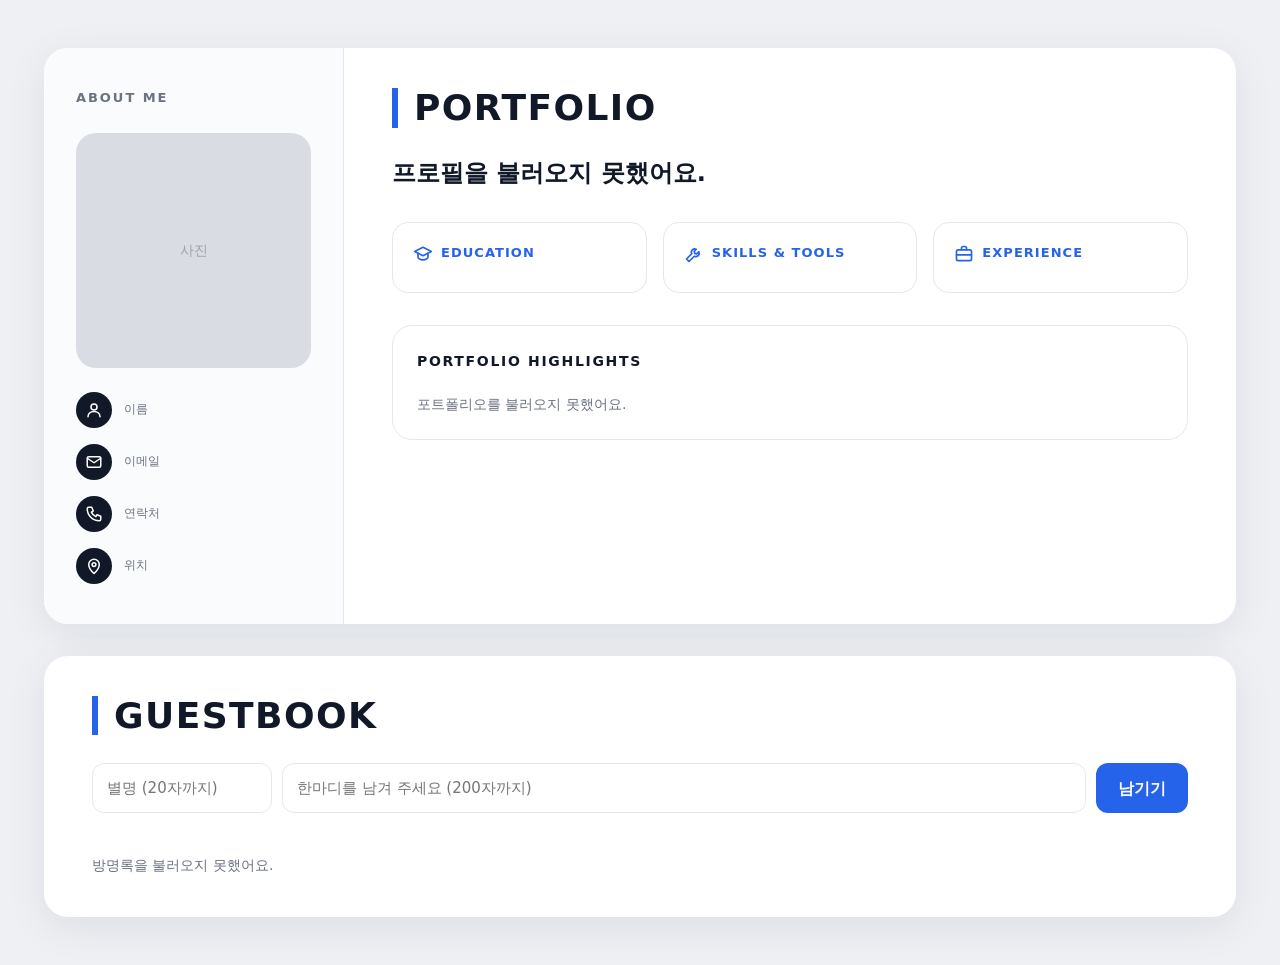
==== index.html @ 01b6c1cd "방문자 화면(index.html, style.css, script.js) 만들기 Co-Authored-By: Claude Opus 5.5 <noreply@anthropic.com>" ====
<!DOCTYPE html>
<html lang="ko">
<head>
  <meta charset="UTF-8">
  <meta name="viewport" content="width=device-width, initial-scale=1.0">
  <title>포트폴리오</title>
  <link rel="stylesheet" href="style.css">
</head>
<body>
  <main class="page">

    <!-- 흰 큰 카드: 왼쪽 ABOUT ME + 오른쪽 PORTFOLIO -->
    <div class="sheet">

      <!-- 왼쪽: ABOUT ME -->
      <aside class="about">
        <p class="about-label">ABOUT ME</p>

        <div class="photo" id="photo">
          <span class="photo-empty">사진</span>
        </div>

        <h2 class="name" id="name"></h2>
        <p class="job-title" id="job-title"></p>
        <p class="badge" id="career-badge"></p>

        <ul class="info">
          <li>
            <span class="info-icon">
              <svg viewBox="0 0 24 24" aria-hidden="true"><circle cx="12" cy="8" r="4"/><path d="M4 21c0-4.4 3.6-7 8-7s8 2.6 8 7"/></svg>
            </span>
            <span class="info-text"><small>이름</small><span id="info-name"></span></span>
          </li>
          <li>
            <span class="info-icon">
              <svg viewBox="0 0 24 24" aria-hidden="true"><rect x="3" y="5" width="18" height="14" rx="2"/><path d="M3 7l9 6 9-6"/></svg>
            </span>
            <span class="info-text"><small>이메일</small><span id="info-email"></span></span>
          </li>
          <li>
            <span class="info-icon">
              <svg viewBox="0 0 24 24" aria-hidden="true"><path d="M5 3h4l2 5-2.5 1.5a11 11 0 0 0 6 6L16 13l5 2v4a2 2 0 0 1-2 2A16 16 0 0 1 3 5a2 2 0 0 1 2-2z"/></svg>
            </span>
            <span class="info-text"><small>연락처</small><span id="info-phone"></span></span>
          </li>
          <li>
            <span class="info-icon">
              <svg viewBox="0 0 24 24" aria-hidden="true"><path d="M12 22s7-6.2 7-12a7 7 0 0 0-14 0c0 5.8 7 12 7 12z"/><circle cx="12" cy="10" r="2.5"/></svg>
            </span>
            <span class="info-text"><small>위치</small><span id="info-location"></span></span>
          </li>
        </ul>
      </aside>

      <!-- 오른쪽: PORTFOLIO -->
      <section class="content">
        <h1 class="big-title">PORTFOLIO</h1>

        <h2 class="headline" id="headline"></h2>
        <p class="intro" id="intro"></p>

        <div class="facts">
          <div class="fact">
            <p class="fact-title">
              <svg viewBox="0 0 24 24" aria-hidden="true"><path d="M2 9l10-5 10 5-10 5z"/><path d="M6 11v5c0 1.5 2.7 3 6 3s6-1.5 6-3v-5"/></svg>
              EDUCATION
            </p>
            <p class="fact-text" id="education"></p>
          </div>
          <div class="fact">
            <p class="fact-title">
              <svg viewBox="0 0 24 24" aria-hidden="true"><path d="M14.7 6.3a4 4 0 0 0-5.4 5.4L3 18l3 3 6.3-6.3a4 4 0 0 0 5.4-5.4l-2.5 2.5-2.4-.6-.6-2.4z"/></svg>
              SKILLS &amp; TOOLS
            </p>
            <p class="fact-text" id="skills"></p>
          </div>
          <div class="fact">
            <p class="fact-title">
              <svg viewBox="0 0 24 24" aria-hidden="true"><rect x="3" y="7" width="18" height="13" rx="2"/><path d="M9 7V5a2 2 0 0 1 2-2h2a2 2 0 0 1 2 2v2"/><path d="M3 13h18"/></svg>
              EXPERIENCE
            </p>
            <p class="fact-text" id="experience"></p>
          </div>
        </div>

        <div class="highlights">
          <p class="highlights-title">PORTFOLIO HIGHLIGHTS</p>
          <div class="cards" id="cards">
            <p class="notice">불러오는 중…</p>
          </div>
        </div>

        <p class="quote" id="quote"></p>
      </section>
    </div>

    <!-- 흰 카드 아래: 방명록 -->
    <section class="sheet guestbook">
      <h2 class="big-title">GUESTBOOK</h2>

      <div class="gb-form">
        <input type="text" id="gb-nickname" placeholder="별명 (20자까지)" maxlength="20">
        <input type="text" id="gb-message" placeholder="한마디를 남겨 주세요 (200자까지)" maxlength="200">
        <button type="button" id="gb-submit">남기기</button>
      </div>
      <p class="gb-status" id="gb-status"></p>

      <ul class="gb-list" id="gb-list">
        <li class="notice">불러오는 중…</li>
      </ul>
    </section>

  </main>

  <script src="script.js"></script>
</body>
</html>
---- style.css ----
/* ===== 색과 기본값 ===== */
:root {
  --bg: #eef0f4;          /* 연회색 바탕 */
  --white: #ffffff;
  --blue: #2563eb;        /* 파란 강조색 */
  --blue-soft: #e8efff;
  --text: #111827;        /* 진한 글자 */
  --gray: #6b7280;        /* 회색 글자 */
  --line: #e5e7eb;        /* 연한 테두리 */
  --chip: #f3f4f6;        /* 회색 태그 바탕 */
}

* {
  box-sizing: border-box;
}

body {
  margin: 0;
  background: var(--bg);
  color: var(--text);
  font-family: "Pretendard", "Apple SD Gothic Neo", "Malgun Gothic", system-ui, sans-serif;
  line-height: 1.6;
}

.page {
  max-width: 1240px;
  margin: 0 auto;
  padding: 48px 24px;
}

/* ===== 흰 큰 카드 ===== */
.sheet {
  background: var(--white);
  border-radius: 24px;
  box-shadow: 0 10px 40px rgba(17, 24, 39, 0.08);
  display: grid;
  grid-template-columns: 300px 1fr;
  overflow: hidden;
}

/* ===== 왼쪽 ABOUT ME ===== */
.about {
  padding: 40px 32px;
  border-right: 1px solid var(--line);
  background: #fafbfc;
}

.about-label {
  margin: 0 0 24px;
  font-size: 13px;
  font-weight: 800;
  letter-spacing: 0.15em;
  color: var(--gray);
}

.photo {
  width: 100%;
  aspect-ratio: 1 / 1;
  border-radius: 20px;
  background: #d9dde3;   /* 사진이 없을 때 회색 자리 */
  overflow: hidden;
  display: flex;
  align-items: center;
  justify-content: center;
}

.photo img {
  width: 100%;
  height: 100%;
  object-fit: cover;
}

.photo-empty {
  color: #9ca3af;
  font-size: 14px;
}

.name {
  margin: 24px 0 4px;
  font-size: 28px;
  font-weight: 800;
}

.job-title {
  margin: 0 0 14px;
  color: var(--blue);
  font-weight: 700;
}

.badge {
  display: inline-block;
  margin: 0 0 28px;
  padding: 4px 14px;
  border: 1.5px solid var(--blue);
  border-radius: 999px;
  color: var(--blue);
  font-size: 13px;
  font-weight: 700;
}

.badge:empty {
  display: none;
}

.info {
  list-style: none;
  margin: 0;
  padding: 0;
  display: grid;
  gap: 16px;
}

.info li {
  display: flex;
  align-items: center;
  gap: 12px;
}

.info-icon {
  flex: none;
  width: 36px;
  height: 36px;
  border-radius: 50%;
  background: var(--text);   /* 동그란 검정 아이콘 */
  display: flex;
  align-items: center;
  justify-content: center;
}

.info-icon svg {
  width: 18px;
  height: 18px;
  fill: none;
  stroke: var(--white);
  stroke-width: 2;
  stroke-linecap: round;
  stroke-linejoin: round;
}

.info-text {
  display: flex;
  flex-direction: column;
  min-width: 0;
  font-size: 14px;
  font-weight: 600;
  word-break: break-all;
}

.info-text small {
  color: var(--gray);
  font-size: 12px;
  font-weight: 500;
}

/* ===== 오른쪽 PORTFOLIO ===== */
.content {
  padding: 40px 48px;
  min-width: 0;
}

.big-title {
  margin: 0 0 28px;
  padding-left: 16px;
  border-left: 6px solid var(--blue);   /* 파란 세로 막대 */
  font-size: 36px;
  font-weight: 900;
  letter-spacing: 0.04em;
  line-height: 1.1;
}

.headline {
  margin: 0 0 14px;
  font-size: 24px;
  font-weight: 800;
  line-height: 1.45;
}

.headline .hl-name {
  /* 이름 아래 파란 밑줄 */
  background: linear-gradient(transparent 70%, rgba(37, 99, 235, 0.25) 70%);
  border-bottom: 3px solid var(--blue);
}

.intro {
  margin: 0 0 32px;
  color: var(--gray);
  font-size: 16px;
}

/* 세 칸: EDUCATION · SKILLS & TOOLS · EXPERIENCE */
.facts {
  display: grid;
  grid-template-columns: repeat(3, 1fr);
  gap: 16px;
  margin-bottom: 32px;
}

.fact {
  padding: 20px;
  border: 1px solid var(--line);
  border-radius: 16px;
}

.fact-title {
  display: flex;
  align-items: center;
  gap: 8px;
  margin: 0 0 8px;
  font-size: 13px;
  font-weight: 800;
  letter-spacing: 0.08em;
  color: var(--blue);
}

.fact-title svg {
  width: 20px;
  height: 20px;
  fill: none;
  stroke: var(--blue);
  stroke-width: 2;
  stroke-linecap: round;
  stroke-linejoin: round;
}

.fact-text {
  margin: 0;
  font-size: 14px;
  white-space: pre-line;   /* 줄바꿈을 그대로 보여 준다 */
}

/* PORTFOLIO HIGHLIGHTS 상자 */
.highlights {
  border: 1px solid var(--line);
  border-radius: 20px;
  padding: 24px;
  margin-bottom: 32px;
}

.highlights-title {
  margin: 0 0 20px;
  font-size: 14px;
  font-weight: 800;
  letter-spacing: 0.12em;
}

.cards {
  display: grid;
  grid-template-columns: repeat(4, 1fr);
  gap: 16px;
}

/* ===== 포트폴리오 카드 ===== */
.card {
  display: flex;
  flex-direction: column;
  border: 1px solid var(--line);
  border-radius: 14px;
  background: var(--white);
  overflow: hidden;
  transition: transform 0.15s, box-shadow 0.15s;
}

.card:hover {
  transform: translateY(-3px);
  box-shadow: 0 8px 20px rgba(17, 24, 39, 0.08);
}

.card-open {
  display: flex;
  flex-direction: column;
  justify-content: flex-start;
  flex: 1;
  width: 100%;
  padding: 0;
  border: none;
  background: none;
  text-align: left;
  font: inherit;
  color: inherit;
  cursor: pointer;
}

.card-open:disabled {
  cursor: default;
}

/* 브라우저 창 모양 썸네일 */
.browser {
  display: block;
  margin: 12px 12px 0;
  border: 1px solid var(--line);
  border-radius: 10px;
  overflow: hidden;
}

.browser-bar {
  display: flex;
  gap: 5px;
  padding: 7px 10px;
  background: var(--chip);
  border-bottom: 1px solid var(--line);
}

.browser-bar i {
  width: 7px;
  height: 7px;
  border-radius: 50%;
  background: #cbd5e1;
}

.browser-view {
  display: block;
  aspect-ratio: 16 / 10;
  background: #d9dde3;   /* 이미지가 없을 때 회색 자리 */
}

.browser-view img {
  display: block;
  width: 100%;
  height: 100%;
  object-fit: cover;
}

.card-body {
  display: block;
  padding: 14px 14px 4px;
}

.card-meta {
  display: block;
  color: var(--blue);
  font-size: 12px;
  font-weight: 700;
}

.card-title {
  display: block;
  margin: 4px 0 6px;
  font-size: 15px;
  font-weight: 800;
  line-height: 1.4;
}

.card-desc {
  /* 설명은 두 줄까지만 */
  display: -webkit-box;
  -webkit-line-clamp: 2;
  -webkit-box-orient: vertical;
  overflow: hidden;
  color: var(--gray);
  font-size: 13px;
}

.tags {
  display: flex;
  flex-wrap: wrap;
  gap: 6px;
  margin-top: 10px;
}

.tag {
  padding: 2px 8px;
  border-radius: 6px;
  background: var(--chip);
  color: var(--gray);
  font-size: 11px;
  font-weight: 600;
}

.card-foot {
  padding: 6px 14px 12px;
}

.like {
  display: inline-flex;
  align-items: center;
  gap: 6px;
  padding: 4px 10px;
  border: 1px solid var(--line);
  border-radius: 999px;
  background: var(--white);
  color: var(--gray);
  font: inherit;
  font-size: 13px;
  font-weight: 700;
  cursor: pointer;
}

.like svg {
  width: 16px;
  height: 16px;
  fill: none;
  stroke: currentColor;
  stroke-width: 2;
}

.like.liked {
  border-color: #fecdd3;
  background: #fff1f2;
  color: #e11d48;
}

.like.liked svg {
  fill: currentColor;
}

/* 맨 아래 기울어진 인용 */
.quote {
  margin: 0;
  padding: 0 8px;
  text-align: center;
  font-style: italic;
  font-size: 17px;
  color: var(--gray);
}

.quote:empty {
  display: none;
}

/* ===== 방명록 ===== */
.guestbook {
  display: block;
  margin-top: 32px;
  padding: 40px 48px;
}

.gb-form {
  display: flex;
  gap: 10px;
}

.gb-form input {
  padding: 12px 14px;
  border: 1px solid var(--line);
  border-radius: 12px;
  font: inherit;
  font-size: 15px;
}

#gb-nickname {
  width: 180px;
}

#gb-message {
  flex: 1;
  min-width: 0;
}

.gb-form input:focus {
  outline: 2px solid var(--blue);
  border-color: transparent;
}

.gb-form button {
  padding: 0 22px;
  border: none;
  border-radius: 12px;
  background: var(--blue);
  color: var(--white);
  font: inherit;
  font-weight: 700;
  cursor: pointer;
}

.gb-form button:disabled {
  opacity: 0.6;
  cursor: default;
}

.gb-status {
  min-height: 1.6em;
  margin: 8px 0 12px;
  color: #dc2626;
  font-size: 13px;
}

.gb-list {
  list-style: none;
  margin: 0;
  padding: 0;
  display: grid;
  gap: 10px;
}

.gb-item {
  padding: 14px 18px;
  border: 1px solid var(--line);
  border-radius: 14px;
}

.gb-head {
  display: flex;
  gap: 10px;
  align-items: baseline;
}

.gb-nick {
  font-weight: 800;
}

.gb-date {
  color: var(--gray);
  font-size: 12px;
}

.gb-msg {
  margin: 4px 0 0;
  word-break: break-word;
}

.notice {
  margin: 0;
  color: var(--gray);
  font-size: 14px;
  grid-column: 1 / -1;
}

/* ===== 화면 폭에 맞추기 ===== */
@media (max-width: 1100px) {
  .cards {
    grid-template-columns: repeat(2, 1fr);
  }
}

/* 휴대폰: 모두 한 줄로 쌓는다 */
@media (max-width: 760px) {
  .page {
    padding: 16px;
  }

  .sheet {
    grid-template-columns: 1fr;
    border-radius: 20px;
  }

  .about {
    border-right: none;
    border-bottom: 1px solid var(--line);
    padding: 28px 20px;
  }

  .photo {
    width: 160px;
  }

  .content,
  .guestbook {
    padding: 28px 20px;
  }

  .big-title {
    font-size: 28px;
  }

  .headline {
    font-size: 20px;
  }

  .facts,
  .cards {
    grid-template-columns: 1fr;
  }

  .highlights {
    padding: 16px;
  }

  .gb-form {
    flex-direction: column;
  }

  #gb-nickname {
    width: 100%;
  }

  .gb-form button {
    padding: 12px;
  }
}
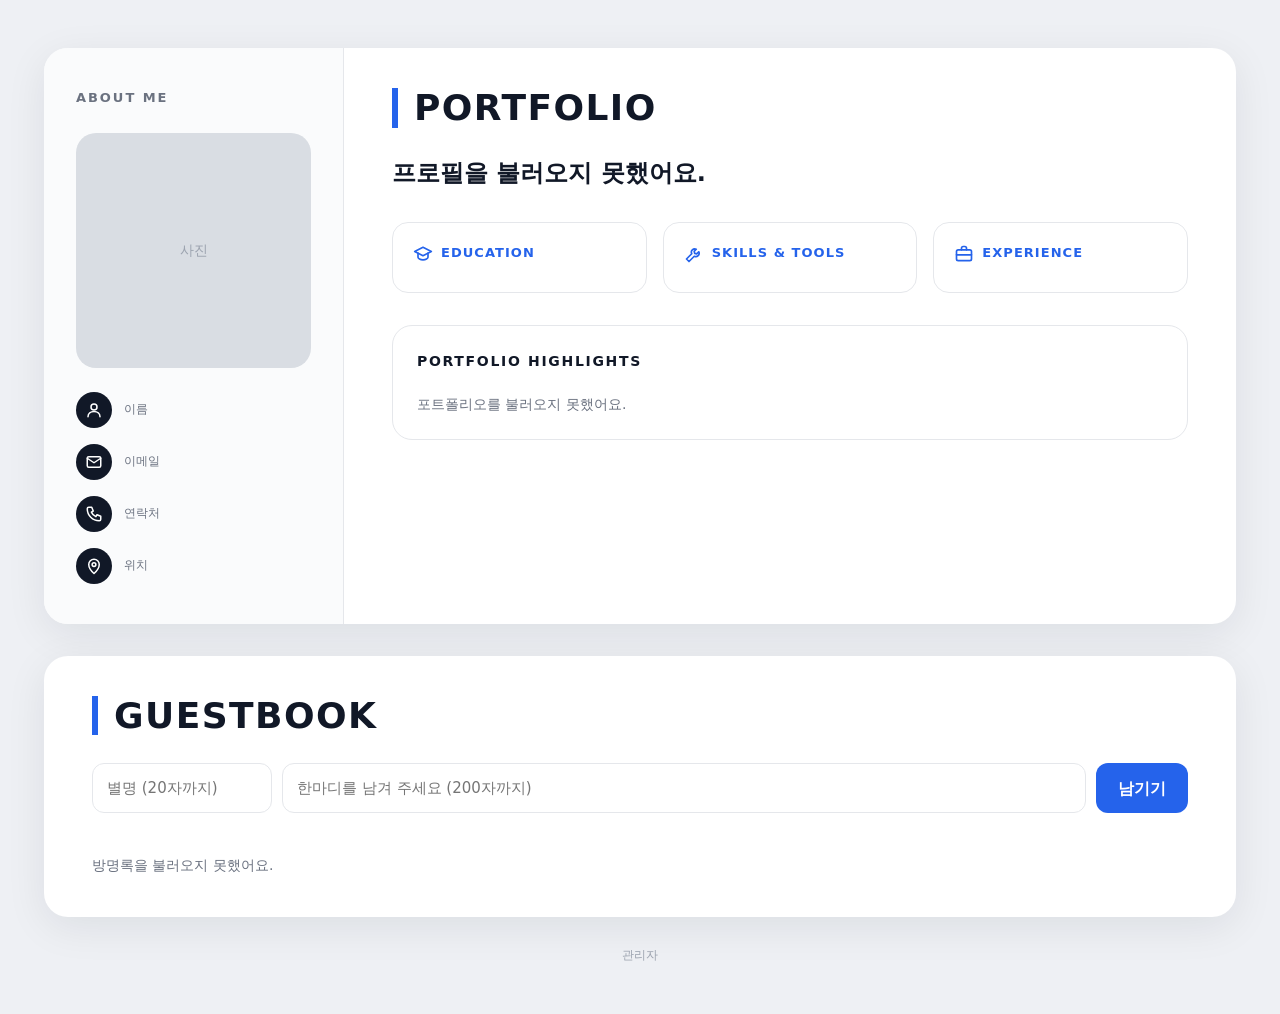
==== commit a1b483e4: "관리자 화면(admin.html, admin.js) 만들기와 방문자 화면에 관리자 링크 추가 Co-Authored-By: Claude Opus 5.5 <noreply@anthrop" ====
--- a/index.html
+++ b/index.html
@@ -110,6 +110,9 @@
       </ul>
     </section>
 
+    <footer class="footer">
+      <a href="admin.html">관리자</a>
+    </footer>
   </main>
 
   <script src="script.js"></script>
--- a/style.css
+++ b/style.css
@@ -516,6 +516,22 @@
   grid-column: 1 / -1;
 }
 
+/* 맨 아래 작은 "관리자" 링크 */
+.footer {
+  margin-top: 24px;
+  text-align: center;
+}
+
+.footer a {
+  color: #9ca3af;
+  font-size: 12px;
+  text-decoration: none;
+}
+
+.footer a:hover {
+  text-decoration: underline;
+}
+
 /* ===== 화면 폭에 맞추기 ===== */
 @media (max-width: 1100px) {
   .cards {
